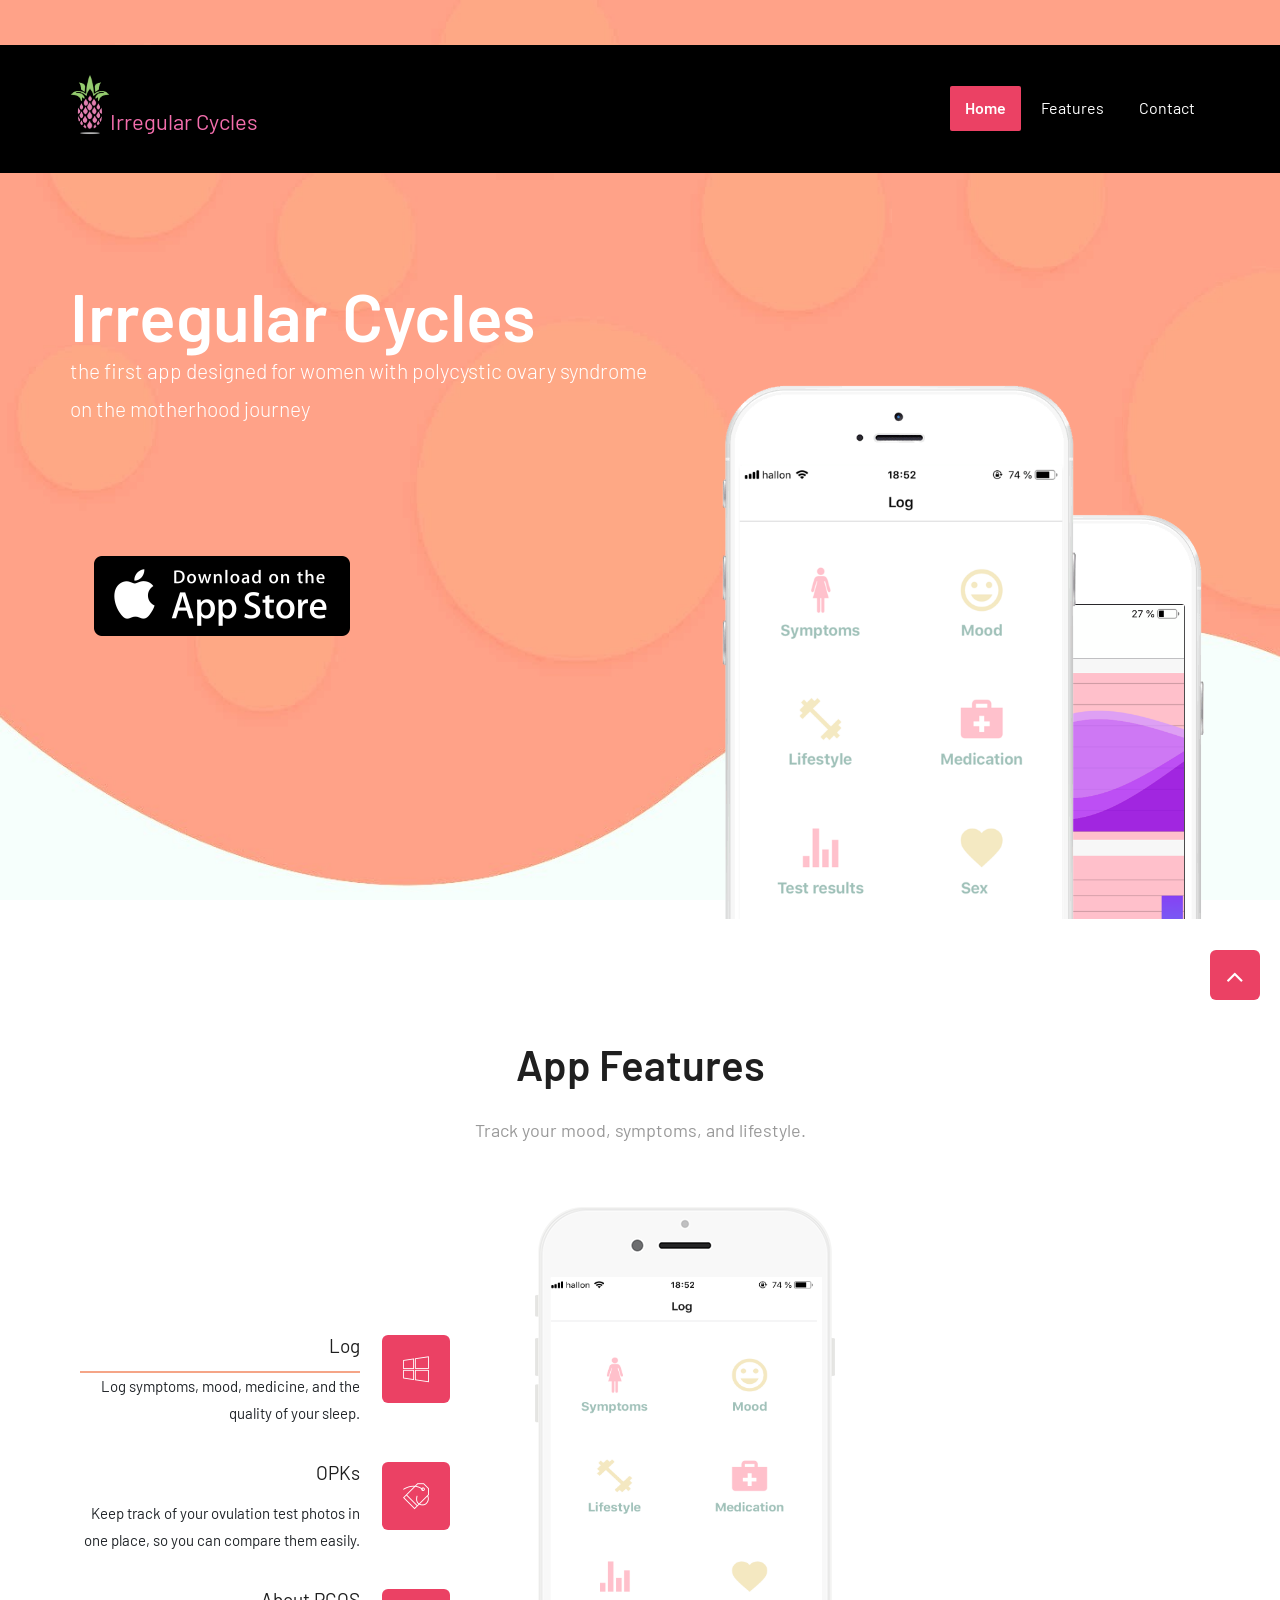
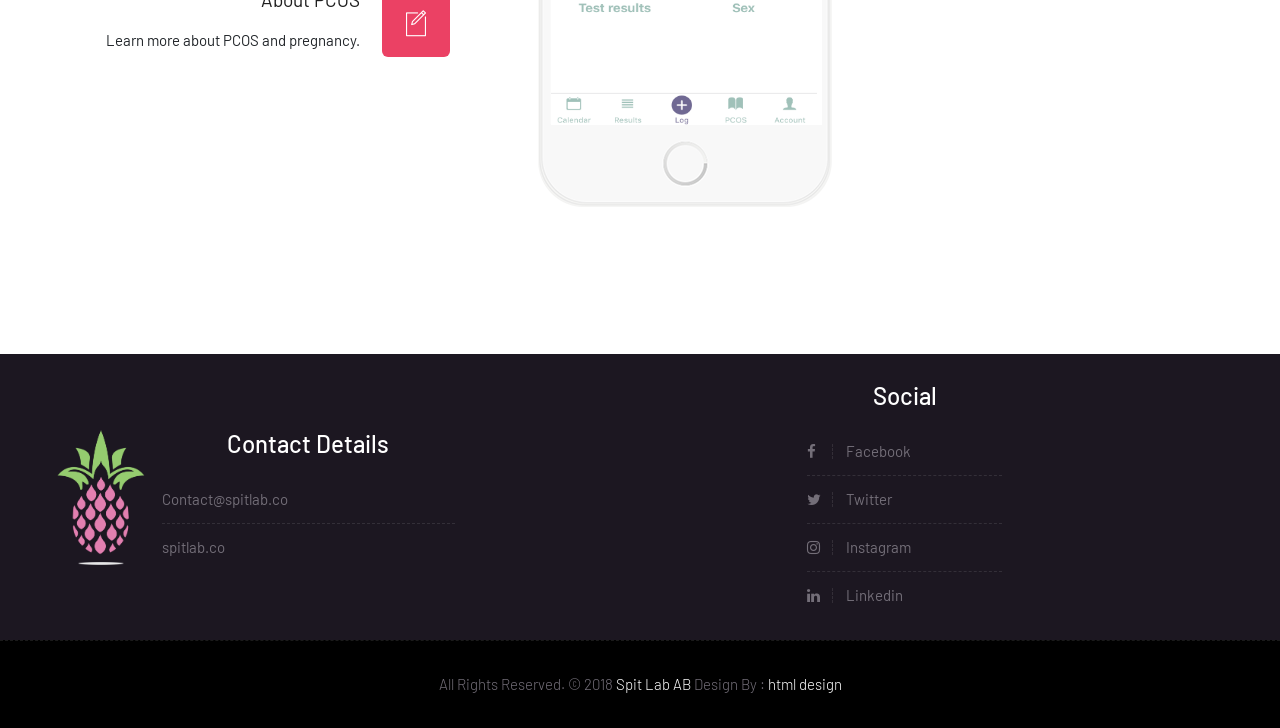
==== ic.github.com-master/index.html @ bf678963 "Add files via upload" ====
<!DOCTYPE html>
<html lang="en">

    <!-- Basic -->
    <meta charset="utf-8">
    <meta http-equiv="X-UA-Compatible" content="IE=edge">   
   
    <!-- Mobile Metas -->
    <meta name="viewport" content="width=device-width, minimum-scale=1.0, maximum-scale=1.0, user-scalable=no">
 
     <!-- Site Metas -->
    <title>Irregular Cycles</title>  
    <meta name="keywords" content="">
    <meta name="description" content="">
    <meta name="author" content="">

    <!-- Site Icons -->
    <link rel="shortcut icon" href="images/favicon.ico" type="image/x-icon" />
    <link rel="apple-touch-icon" href="images/apple-touch-icon.png">

    <!-- Bootstrap CSS -->
    <link rel="stylesheet" href="css/bootstrap.min.css">
    <!-- Site CSS -->
    <link rel="stylesheet" href="style.css">    
    <!-- ALL VERSION CSS -->
    <link rel="stylesheet" href="css/versions.css">
    <!-- Responsive CSS -->
    <link rel="stylesheet" href="css/responsive.css">
    <!-- Custom CSS -->
    <link rel="stylesheet" href="css/custom.css">

    <!--[if lt IE 9]>
      <script src="https://oss.maxcdn.com/libs/html5shiv/3.7.0/html5shiv.js"></script>
      <script src="https://oss.maxcdn.com/libs/respond.js/1.4.2/respond.min.js"></script>
    <![endif]-->
<!-- Global site tag (gtag.js) - Google Analytics -->
<script async src="https://www.googletagmanager.com/gtag/js?id=UA-129708567-2"></script>
<script>
  window.dataLayer = window.dataLayer || [];
  function gtag(){dataLayer.push(arguments);}
  gtag('js', new Date());

  gtag('config', 'UA-129708567-2');
</script>

</head>
<body class="app_version" data-spy="scroll" data-target="#navbarApp" data-offset="98">

    <!-- LOADER -->
    <!-- <div id="preloader">
        <img class="preloader" src="images/loaders/loader-app.gif" alt="">
    </div> end loader -->
    <!-- END LOADER -->
	
    <header class="header header_style_01" >
        <nav class="navbar header-nav navbar-expand-lg">
            <div class="container"> 
              <h4><a class="navbar-brand" href="index.html" ><img src="images/logos/FO311CF04B908_Hundvan_1_PNG.png" alt="image" width="40" align="left">
              <h2>Irregular Cycles</h2>
</a>
              </h4>
<button class="navbar-toggler" type="button" data-toggle="collapse" data-target="#navbarApp" aria-controls="navbarApp" aria-expanded="false" aria-label="Toggle navigation">
		  <span></span>
		  <span></span>
		  <span></span>
	  </button>
               
              <div class="collapse navbar-collapse justify-content-end" id="navbarApp">
                      
                    <ul class="navbar-nav">
                  
                        <li><a class="nav-link active" href="#home">Home</a></li>
                        <li><a class="nav-link" href="#features">Features</a></li>
                        <li><a class="nav-link" href="#contact1">Contact</a></li>
                       
                    </ul>
                </div>
            </div>
        </nav>
    </header>

<div id="home" class="parallax first-section" style="background-image:url('uploads/bg-img-newest.jpg');">
<div class="container">
      <div class="row">
                <div class="col-md-6 col-sm-12">
                  <div class="big-tagline">
                      <h2>Irregular Cycles</h2>
					  <p class="lead">the first app designed for women with polycystic ovary syndrome on the motherhood journey </p>
&nbsp;&nbsp;&nbsp;&nbsp;&nbsp;&nbsp;&nbsp;
                                     <a href="https://apps.apple.com/se/app/irregular-cycles/id1478881592" target="_blank"><img src="uploads/app-store-badge.png" width="256" height="256" alt=""/></a>
                  </div>
                </div>
          
                <div class="app_iphone_01 wow slideInUp hidden-xs hidden-sm" data-wow-duration="1s" data-wow-delay="0.2s">
                    <img src="uploads/app_iphone_02.png" alt="" class="img-fluid">
                </div>
                <div class="app_iphone_02 wow slideInUp hidden-xs hidden-sm" data-wow-duration="1s" data-wow-delay="0.5s">
                    <img src="uploads/app_iphone_01.png" alt="" class="img-fluid">
                </div>
    </div><!-- end row -->
  </div><!-- end container -->
</div>
<!-- end section -->

<div id="features" class="section wb">
        <div class="container">
            <div class="section-title text-center">
                <h3>App Features</h3>
                <p class="lead">Track your mood, symptoms, and lifestyle.</p>
            </div><!-- end title -->

            <div id="default" class="row clearfix zenith_slider">
                  
				<!--The First row-->  
				<div class="col-lg-4 col-md-4 col-sm-12 col-xs-12 left-row">
					<ul class="features-left">
						<!-- .highlight .left-row -->

						<li class="highlight lhgh" data-index="0">
							<i class="flaticon-windows effect-1" ></i>
							<div class="fl-inner">
							  <h4>Log</h4>
							  <p>Log symptoms, mood, medicine, and the quality of your sleep.</p>
							</div>
						</li><!-- .highlight .left-row -->

						<li class="highlight lhgh" data-index="1">
							<i class="flaticon-price-tag effect-1"></i>							
							<div class="fl-inner">
							  <h4>OPKs</h4>
							  <p>Keep track of your ovulation test photos in one place, so you can compare them easily.</p>
							</div>
						</li><!-- .highlight .left-row -->
						
						<li class="highlight lhgh" data-index="2">
							<i class="flaticon-new-file effect-1"></i>						
							<div class="fl-inner">
							  <h4>About PCOS</h4>
							  <p>Learn more about PCOS and pregnancy.</p>
							</div>
						</li><!-- .highlight .left-row -->
					</ul>
				</div><!-- .row .left-row -->
			  
			  
			  
			  
			  
			  
			  
			  
			  
			  
			  
				<div class="highlights-phone col-lg-4 col-md-4 col-sm-12 col-xs-12 wht">
				  
					<div class="phone-holder">
					   <div id="fon"></div>
					   <div class="hgh-linner hgi" data-index="0">
							<img width="190" height="320" src="uploads/IMG_7366.PNG" class="attachment-highlight wp-post-image" alt="screen" />    
						</div>
						<div class="hgh-linner hgi" data-index="1">
							<img width="234" height="398" src="uploads/IMG_7367.PNG" class="attachment-highlight wp-post-image" alt="screensdst" />    
						</div>
						<div class="hgh-linner hgi" data-index="2">
							<img width="234" height="398" src="uploads/IMG_3288.PNG" class="attachment-highlight wp-post-image" alt="screen_09" />    
						</div>
					</div>
				</div>			  
			</div><!--Highlights close-->
        </div><!-- end container -->
    </div><!-- end section -->
              </div>

<div class="how-its-work clearfix">
  <div align="center"><a class="twitter-timeline" data-width="500" data-height="600" href="https://twitter.com/SpitLabAB?ref_src=twsrc%5Etfw">Tweets by SpitLabAB</a>
        <script async src="https://platform.twitter.com/widgets.js" charset="utf-8"></script>
      </div>
      <span style="text-align: right"></span></div>
    <!-- end section -->
<!-- end section -->
<!-- end section -->

<!-- end section --><!-- end section -->

            </div><!-- end row -->
        </div><!-- end container -->
    </div><!-- end section -->

<section class="section nopad cac text-center">
        <a href="#"></a>
    </section>

    <footer class="footer" id="contact1">
        <div class="container">
            <div class="row">
              <div><img src="images/logos/FO311CF04B908_Hundvan_1_PNG.png" width="92"></div>
<!-- end col -->

                <div class="col-lg-3 col-md-6 col-sm-12 col-xs-12">
                    <div class="widget clearfix">
                        <div class="widget-title">
                            <h3>Contact Details</h3>
                        </div>

                        <ul class="footer-links">
                            <li><a href="mailto:#">Contact@spitlab.co</a></li>
                            <li><a href="#">spitlab.co</a></li>
                          
                        </ul><!-- end links -->
                    </div><!-- end clearfix -->
                </div><!-- end col -->

                <div class="col-lg-3 col-md-6 col-sm-12 col-xs-12">
   				<!-- end clearfix -->
                </div><!-- end col -->

                <div class="col-lg-2 col-md-6 col-sm-12 col-xs-12">
                    <div class="widget clearfix">
                        <div class="widget-title">
                            <h3>Social</h3>
                        </div>
                        <ul class="footer-links">
                            <li><a href="https://www.facebook.com/Spit-Lab-AB-2305333186362115/?ref=page_internal"><i class="fa fa-facebook"></i> Facebook</a></li>
                            <li><a href="https://twitter.com/spitlabab"><i class="fa fa-twitter"></i> Twitter</a></li>
                            <li><a href="https://www.instagram.com/from_pcos_to_pregnant/"><i class="fa fa-instagram"></i> Instagram</a></li>
                            <li><a href="https://www.linkedin.com/company/spit-lab-ab/"><i class="fa fa-linkedin"></i> Linkedin</a></li>
                        </ul><!-- end links -->
                    </div><!-- end clearfix -->
                </div><!-- end col -->
            </div><!-- end row -->
        </div><!-- end container -->
    </footer><!-- end footer -->

    <div class="copyrights">
        <div class="container">
            <div class="footer-distributed">
                <div class="footer-left">                    
                    <p class="footer-company-name">All Rights Reserved. &copy; 2018 <a href="#">Spit Lab AB</a> Design By : 
					<a href="https://html.design/">html design</a></p>
                </div>
            </div>
        </div><!-- end container -->
    </div><!-- end copyrights -->

    <a href="#home" data-scroll class="dmtop global-radius"><i class="fa fa-angle-up"></i></a>

    <!-- ALL JS FILES -->
<script src="js/all.js"></script>
    <!-- ALL PLUGINS -->
<script src="js/custom.js"></script>
<script src="js/zenith.js"></script>
<script>
		$('#default').zenith({
			layout: 'default' , 
			slideSpeed: 450, 
			autoplaySpeed: 2000
		});
	</script>

</body>
</html>
---- ic.github.com-master/style.css ----
/*------------------------------------------------------------------
    Version: 1.0
-------------------------------------------------------------------*/


/*------------------------------------------------------------------
    [Table of contents]

    1. IMPORT FONTS
    2. IMPORT FILES
    3. SKELETON
    4. WP CORE
    5. HEADER
    6. SECTIONS
    7. SECTIONS
    8. PORTFOLIO
    9. TESTIMONIALS
    10. PRICING TABLES
    11. ICON BOXES
    12. MESSAGE BOXES
    13. FEATURES
    14. CONTACT
    15. FOOTER
    16. MISC
    17. BUTTONS
-------------------------------------------------------------------*/


/*------------------------------------------------------------------
    IMPORT FONTS
-------------------------------------------------------------------*/

@import url('https://fonts.googleapis.com/css?family=Barlow:100,200,300,400,500,600,700');

/*------------------------------------------------------------------
    IMPORT FILES
-------------------------------------------------------------------*/

@import url(css/animate.css);
@import url(css/flaticon.css);
@import url(css/bootstrap-select.min.css);
@import url(css/prettyPhoto.css);
@import url(css/owl.carousel.css);
@import url(css/font-awesome.min.css);

/*------------------------------------------------------------------
    SKELETON
-------------------------------------------------------------------*/

body {
    color: RGB: (243, 111, 174);
    font-size: 15px;
    font-family: 'Barlow', sans-serif;
    line-height: 1.80857;
}

body.demos .section {
    background: url(images/bg.png) repeat top center #f2f3f5;
}

body.demos .section-title img {
    max-width: 280px;
    display: block;
    margin: 10px auto;
}

body.demos .service-widget h3 {
    border-bottom: 1px solid #ededed;
    font-size: 18px;
    padding: 20px 0;
    background-color: #ffffff;
}

body.demos .service-widget {
    margin: 0 0 30px;
    padding: 30px;
    background-color: #fff
}

body.demos .container-fluid {
    max-width: 1080px
}

a {
    color: #1f1f1f;
    text-decoration: none !important;
    outline: none !important;
    -webkit-transition: all .3s ease-in-out;
    -moz-transition: all .3s ease-in-out;
    -ms-transition: all .3s ease-in-out;
    -o-transition: all .3s ease-in-out;
    transition: all .3s ease-in-out;
}

h1,
h2,
h3,
h4,
h5,
h6 {
	letter-spacing: 0;
	font-weight: normal;
	position: relative;
	padding: 0 0 10px 0;
	font-weight: normal;
	line-height: 120% !important;
	color: #1f1f1f;
	margin: 0;
	background-color: ;
}

h1 {
	font-size: 25px;
	color: #000000;
	background-color: style="background-color: RGB(244, 110, 173);";
}

h2 {
	font-size: 22px;
	align-content: right;
	bottom: -35px;
	color: RGB(244, 110, 173);
}

h3 {
	font-size: 42px;
	font-style: 600;
	text-align: center;
}

h4 {
    font-size: 16px
}

h5 {
	font-size: 14px;
	color: #ffffff;
}

h6 {
    font-size: 13px
}

h1 a,
h2 a,
h3 a,
h4 a,
h5 a,
h6 a {
    color: #212121;
    text-decoration: none!important;
    opacity: 1
}

h1 a:hover,
h2 a:hover,
h3 a:hover,
h4 a:hover,
h5 a:hover,
h6 a:hover {
    opacity: .8
}

a {
    color: #ffffff;
    text-decoration: none;
    outline: none;
}

a,
.btn {
    text-decoration: none !important;
    outline: none !important;
    -webkit-transition: all .3s ease-in-out;
    -moz-transition: all .3s ease-in-out;
    -ms-transition: all .3s ease-in-out;
    -o-transition: all .3s ease-in-out;
    transition: all .3s ease-in-out;
}

.btn-custom {
    margin-top: 20px;
    background-color: transparent !important;
    border: 2px solid #ddd;
    padding: 12px 40px;
    font-size: 16px;
}

.lead {
    font-size: 18px;
    line-height: 30px;
    color: #767676;
    margin: 0;
    padding: 0;
}

blockquote {
    margin: 20px 0 20px;
    padding: 30px;
}

ul, li, ol{
	list-style: none;
	margin: 0px;
	padding: 0px;
	text-align: left;
}


.form-control::-moz-placeholder {
    color: #fff;
    opacity: 1;
}

/*------------------------------------------------------------------
    WP CORE
-------------------------------------------------------------------*/

.first {
    clear: both
}

.last {
    margin-right: 0
}

.alignnone {
    margin: 5px 20px 20px 0;
}

.aligncenter,
div.aligncenter {
    display: block;
    margin: 5px auto 5px auto;
}

.alignright {
    float: right;
    margin: 10px 0 20px 20px;
}

.alignleft {
    float: left;
    margin: 10px 20px 20px 0;
}

a img.alignright {
    float: right;
    margin: 10px 0 20px 20px;
}

a img.alignnone {
    margin: 10px 20px 20px 0;
}

a img.alignleft {
    float: left;
    margin: 10px 20px 20px 0;
}

a img.aligncenter {
    display: block;
    margin-left: auto;
    margin-right: auto
}

.wp-caption {
    background: #fff;
    border: 1px solid #f0f0f0;
    max-width: 96%;
    /* Image does not overflow the content area */
    padding: 5px 3px 10px;
    text-align: center;
}

.wp-caption.alignnone {
    margin: 5px 20px 20px 0;
}

.wp-caption.alignleft {
    margin: 5px 20px 20px 0;
}

.wp-caption.alignright {
    margin: 5px 0 20px 20px;
}

.wp-caption img {
    border: 0 none;
    height: auto;
    margin: 0;
    max-width: 98.5%;
    padding: 0;
    width: auto;
}

.wp-caption p.wp-caption-text {
    font-size: 11px;
    line-height: 17px;
    margin: 0;
    padding: 0 4px 5px;
}


/* Text meant only for screen readers. */

.screen-reader-text {
    clip: rect(1px, 1px, 1px, 1px);
    position: absolute !important;
    height: 1px;
    width: 1px;
    overflow: hidden;
}

.screen-reader-text:focus {
    background-color: #f1f1f1;
    border-radius: 3px;
    box-shadow: 0 0 2px 2px rgba(0, 0, 0, 0.6);
    clip: auto !important;
    color: #21759b;
    display: block;
    font-size: 14px;
    font-size: 0.875rem;
    font-weight: bold;
    height: auto;
    left: 5px;
    line-height: normal;
    padding: 15px 23px 14px;
    text-decoration: none;
    top: 5px;
    width: auto;
    z-index: 100000;
    /* Above WP toolbar. */
}


/*------------------------------------------------------------------
    HEADER
-------------------------------------------------------------------*/

.top-bar{
	background: #121212;	
	padding: 4px 0px;
}

.header-nav .navbar-toggler span {
  background: #ffffff;
}

.header-nav .navbar-brand {
	color: #111111;
	font-weight: 800;
	position: relative;
	font-size: 23px;
}
.header-nav .navbar-brand span {
	 width: 6px;
    height: 6px;
    border-radius: 50%;
    position: absolute;
    bottom: 12px;
    right: -9px;
    float: left;
}

.right-btn a{
	display: inline-block;
	padding: 5px 20px;
	font-size: 18px;
	border: 1px solid #ffffff;
	color: #ffffff;
	background-color: #AD1457;
	line-height: 25px;
	float: right;
	font-weight: 500;
}

.right-btn a:hover{
	background-color: #C62828;
	color: #ffffff;
	border: 1px solid #C62828;
}

/*Navbar Toogle*/
.navbar-toggler {
	background: #eb4164;
	border: none;
	padding: 10px 6px;
	outline: none !important;
}
.navbar-toggler span {
	display: block;
	width: 22px;
	height: 2px;
	border-radius: 1px;
	background: #fff;
}
.navbar-toggler span + span {
	margin-top: 4px;
	width: 18px;
	margin-left: 4px;
}
.navbar-toggler span + span + span {
	width: 10px;
	margin-left: 11px;
}
/**/

.loggo{
    height: 15%;
    width: 15%;
    margin-bottom: 200px;
}
.navbar-expand-lg .navbar-nav .nav-link{
	padding: 8px 15px;
    font-size: 16px;
    margin-left: 5px;
    color: white;
}

.navbar-expand-lg .navbar-nav .nav-link:hover{
	background-color: #eb4164;
	color: white;
	border-radius: 2px;
	font-size: 16px;
}

.navbar-expand-lg .navbar-nav .nav-link.active{
	background-color: #eb4164;
	color: white;
	font-weight: 600;
	border-radius: 2px;
}



.megamenu .nav,
.megamenu .collapse,
.megamenu .dropup,
.megamenu .dropdown {
    position: static;
}

.megamenu .container-fluid {
    position: relative;
}

.megamenu .dropdown-menu {
    left: auto;
}

.megamenu .megamenu-content {
    padding: 20px 30px;
}

.megamenu .dropdown.megamenu-fw .dropdown-menu {
    left: 0;
    right: 0;
}

.megamenu .list-unstyled {
    min-width: 200px;
}

.header_style_01 {
    background-color: black;
    display: block;
    left: 0;
    padding: 20px 0px !important;
    position: absolute;
    right: 0;
    top: 0;
    width: 100%;
    z-index: 111;
}

.header_style_01 .navbar-default {
    background-color: #ffffff;
    border: 0;
}

.header_style_01 .navbar,
.header_style_01 .navbar-nav,
.header_style_01 .navbar-default,
.header_style_01 .nav {
    margin-bottom: 0 !important;
}

.header_style_01 .navbar-brand {
    /* padding: 2px 15px 0 15px; */
	height: auto;
}

.header_style_01 .navbar-default .navbar-nav > li > a {
    border-radius: 0;
    color: #222222;
    font-size: 18px;
    font-style: normal;
    font-weight: 500;
    text-transform: capitalize;
    background-color: transparent;
}

.header_style_01 .navbar-default .navbar-nav > li a {
    background-color: transparent !important;
}

.header_style_01 .navbar-default .navbar-nav > li:hover a,
.header_style_01 .navbar-default .navbar-nav > li:focus a {
    color: #C62828;
}

.header_style_01 .navbar-right > li {
    margin-top: 2px;
    -webkit-transition: all .3s ease-in-out;
    -moz-transition: all .3s ease-in-out;
    -ms-transition: all .3s ease-in-out;
    -o-transition: all .3s ease-in-out;
    transition: all .3s ease-in-out;
}

.header_style_01 .navbar-right > li > a {
    padding-bottom: 10px;
    padding-top: 10px;
}

li.social-links {
    margin: 0 8px;
	display: inline-block;
	font-size: 20px;
}

li.social-links a {
    padding: 0px 0 !important;
	color: #ffffff;
	display: inline-block;
}

li.social-links a:hover {
	color: #C62828;
}

.header_style_01.fixed-menu{
	position: fixed;
	visibility: hidden;
	left: 0px;
	top: 0px;
	width: 100%;
	padding: 0px 0px;
	background: #ffffff;
	z-index: 0;
	transition: all 500ms ease;
	-moz-transition: all 500ms ease;
	-webkit-transition: all 500ms ease;
	-ms-transition: all 500ms ease;
	-o-transition: all 500ms ease;
	z-index: 999;
	opacity: 1;
	visibility: visible;
	-ms-animation-name: fadeInDown;
	-moz-animation-name: fadeInDown;
	-op-animation-name: fadeInDown;
	-webkit-animation-name: fadeInDown;
	animation-name: fadeInDown;
	-ms-animation-duration: 500ms;
	-moz-animation-duration: 500ms;
	-op-animation-duration: 500ms;
	-webkit-animation-duration: 500ms;
	animation-duration: 500ms;
	-ms-animation-timing-function: linear;
	-moz-animation-timing-function: linear;
	-op-animation-timing-function: linear;
	-webkit-animation-timing-function: linear;
	animation-timing-function: linear;
	-ms-animation-iteration-count: 1;
	-moz-animation-iteration-count: 1;
	-op-animation-iteration-count: 1;
	-webkit-animation-iteration-count: 1;
	animation-iteration-count: 1;
}

.header_style_01.fixed-menu{
	padding: 15px 0px;
	box-shadow: 0 0 8px 0 rgba(0,0,0,.12);
}

.navbar-nav li {
    position: relative;
}

.navbar-nav span {
    font-size: 24px;
    position: absolute;
    right: 2px;
    top: 13px;
}

body.app_version .header_style_01.fixed-menu{
	top: 0px;
}


/*------------------------------------------------------------------
    SECTIONS
-------------------------------------------------------------------*/

.parallax {
    background-attachment: fixed;
    background-size: cover;
    height: 100%;
    padding: 120px 0;
    position: relative;
    width: 100%;
}

.parallax.parallax-off {
    background-attachment: scroll !important;
    display: block;
    height: 100%;
    min-height: 100%;
    overflow: hidden;
    position: relative;
    background-position: center center;
    vertical-align: sub;
    width: 100%;
    z-index: 2;
}

.no-scroll-xy {
    overflow: hidden !important;
    -webkit-transition: all .4s ease-in-out;
    -moz-transition: all .4s ease-in-out;
    -ms-transition: all .4s ease-in-out;
    -o-transition: all .4s ease-in-out;
    transition: all .4s ease-in-out;
}

.section {
	display: block;
	position: relative;
	overflow: hidden;
	padding: 120px 0;
}

.noover {
    overflow: visible;
}

.noover .btn-dark {
    border: 0 !important;
}

.nopad {
    padding: 0;
}

.nopadtop {
    padding-top: 0;
}

.section.wb {
    background-color: #ffffff;
}

.section.lb {
    background-color: #f2f3f5;
}

.section.db {
	background-color: #FFFFFF;
}

.section.color1 {
    background-color: #448AFF;
}

.first-section {
    display: block;
    position: relative;
    overflow: hidden;
    padding: 16em 0 13em;
}

.first-section h2 {
    color: #ffffff;
    font-size: 68px;
    font-weight: 600;
    text-transform: capitalize;
    display: block;
    margin: 0;
    padding: 0 0 30px;
    position: relative;
}

.first-section .lead {
    font-size: 21px;
    font-weight: 300;
    padding: 0 0 40px;
    margin: 0;
    line-height: inherit;
    color: #ffffff;
}

.macbookright {
    width: 980px;
    position: absolute;
    right: -15%;
    bottom: -6%;
}

.section-title {
    display: block;
    position: relative;
    margin-bottom: 60px;
}

.section-title p {
    color: #999;
    font-weight: 400;
    font-size: 18px;
    line-height: 33px;
    margin: 0;
}

.section-title h3 {
    font-size: 42px;
    font-weight: 600;
    line-height: 62px;
    margin: 0 0 25px;
    padding: 0;
    text-transform: none;
}

.section.colorsection p,
.section.colorsection h3,
.section.db h3 {
	color: #000000;
}


/*------------------------------------------------------------------
    PORTFOLIO
-------------------------------------------------------------------*/

.item-h2,
.item-h1 {
    height: 100% !important;
    height: auto !important;
}

.isotope-item {
    z-index: 2;
    padding: 0;
}

.isotope-hidden.isotope-item {
    pointer-events: none;
    z-index: 1;
}

.isotope,
.isotope .isotope-item {
    /* change duration value to whatever you like */
    -webkit-transition-duration: 0.8s;
    -moz-transition-duration: 0.8s;
    transition-duration: 0.8s;
}

.isotope {
    -webkit-transition-property: height, width;
    -moz-transition-property: height, width;
    transition-property: height, width;
}

.isotope .isotope-item {
    -webkit-transition-property: -webkit-transform, opacity;
    -moz-transition-property: -moz-transform, opacity;
    transition-property: transform, opacity;
}

.portfolio-filter ul {
    padding: 0;
    z-index: 2;
    display: block;
    position: relative;
    margin: 0;
}

.portfolio-filter ul li {
    border-radius: 0;
    display: inline-block;
    margin: 0 5px 0 0;
    text-decoration: none;
    text-transform: uppercase;
    vertical-align: middle;
}

.portfolio-filter ul li:last-child:after {
    content: "";
}

.portfolio-filter ul li .btn-dark {
    box-shadow: none;
    background-color: transparent;
    border: 1px solid #e6e7e6 !important;
    color: #1f1f1f;
    font-weight: 400;
    font-size: 13px;
    padding: 10px 30px;
}

.da-thumbs {
    list-style: none;
    position: relative;
    padding: 0;
}

.da-thumbs .pitem {
    margin: 0;
    padding: 15px;
    position: relative;
}

.da-thumbs .pitem a,
.da-thumbs .pitem a img {
    display: block;
    position: relative;
}

.da-thumbs .pitem a {
    overflow: hidden;
}

.da-thumbs .pitem a div {
    position: absolute;
    background-color: rgba(0, 0, 0, 0.8);
    width: 100%;
    height: 100%;
}

.da-thumbs .pitem a div h3 {
    display: block;
    color: #ffffff;
    font-size: 20px;
    padding: 30px 15px;
    text-transform: capitalize;
    font-weight: normal;
}

.da-thumbs .pitem a div h3 small {
    display: block;
    color: #ffffff;
    margin-top: 5px;
    font-size: 13px;
    font-weight: 300;
}

.da-thumbs .pitem a div i {
    background-color: #1f1f1f;
    position: absolute;
    color: #ffffff !important;
    bottom: 0;
    font-size: 15px;
    z-index: 12;
    right: 0;
    width: 40px;
    height: 40px;
    line-height: 40px;
    text-align: center;
}


/*------------------------------------------------------------------
    TESTIMONIALS
-------------------------------------------------------------------*/

.logos img {
    margin: auto;
    display: block;
    text-align: center;
    width: 100%;
    opacity: 0.3;
}

.logos img:hover {
    opacity: 0.5;
}

.desc h3 i {
    color: #2f2f2f;
    font-size: 37px;
    vertical-align: middle;
    margin-right: 12px;
}

.desc {
    padding: 30px;
    position: relative;
    background: #000;
    border: 1px solid #111111;
}

.testi-meta {
    display: block;
    padding: 12px 20px 20px 20px;
}

.testimonial h4 {
    font-size: 18px;
    color: #121212;
    padding: 13px 0 0;
}

.testimonial img {
    max-width: 55px;
}

.testimonial small {
    margin-top: 7px;
    font-size: 16px;
    display: block;
}

.testimonial {
    background-color: transparent;
}

.testimonial h3 {
    padding: 0 0 10px;
    font-size: 22px;
    font-weight: 500;
}

.testimonial small,
.testimonial .lead {
    background-color: transparent;
    color: #aaa;
    display: block;
    font-size: 16px;
    font-style: italic;
    line-height: 30px;
    margin: 0;
    padding: 0;
    position: relative;
}

.testimonial p:after {
    display: none;
}


.testimonial:hover .testi-meta{
	background: #C62828;
}

.testimonial:hover h4{
	color: #ffffff;
}
.testimonial:hover small{
	color: #ffffff;
}


/*------------------------------------------------------------------
    PRICING TABLES
-------------------------------------------------------------------*/

.pricing-table {
    margin: 50px 0 0 0;
    background: #fff;
    box-shadow: 0 5px 14px rgba(0, 0, 0, 0.1);
}

.pricing-table i {
    width: 30px;
    color: #c2c2c2;
    display: inline-block;
    margin-right: 10px;
    padding-right: 5px;
    border-right: 1px solid #ececec;
}

.pricing-table .btn-dark {
    padding: 10px 24px;
    font-size: 15px;
}

.pricing-table strong {
    font-weight: 600;
    margin-right: 6px;
    color: #1f1f1f;
}

.pricing-table-header {
    padding: 30px 0 25px 0;
    background: #ffffff;
}

.pricing-table-header h2 {
    font-size: 31px;
    margin: 0;
    padding: 0;
    font-weight: 300;
}

.pricing-table-header h3 {
    font-size: 15px;
    font-weight: 600;
    color: #aaaaaa;
    margin-top: 10px;
    text-transform: uppercase;
}

.pricing-table-space {
    height: 10px;
}

.pricing-table-text {
    margin: 15px 30px 0 30px;
    padding: 0 10px 15px 10px;
    border-bottom: 1px solid #ececec;
    font-weight: 300;
    line-height: 30px;
    color: #c2c2c2;
    font-size: 16px;
}

.pricing-table-text p {
    font-weight: 400;
}

.pricing-table-features {
    margin: 15px 30px 0 30px;
    padding: 0 10px 15px 30px;
    border-bottom: 1px solid #ececec;
    text-align: left;
    line-height: 30px;
    font-size: 16px;
    color: #c2c2c2;
}

.pricing-table-highlighted h3,
.pricing-table-highlighted h2 {
    color: #ffffff !important;
}

.pricing-table-sign-up {
    margin-top: 25px;
    padding-bottom: 30px;
}


/* Highlighted table */

.pricing-table-highlighted {
    margin-top: 0;
}

.m130 {
    margin-top: 130px;
}

.nav-pills {
    border: 1px solid #e1e1e1;
}

.nav-pills > li {
    width: 50%;
    padding: 10px;
    float: left;
    margin: 0 !important;
}

.nav-pills > li > a {
    margin: 0!important;
    text-align: center;
    background-color: #f4f4f4;
}


/*------------------------------------------------------------------
    ICON BOXES
-------------------------------------------------------------------*/

.icon-wrapper {
    position: relative;
    cursor: pointer;
    display: block;
    z-index: 1;
}

.icon-wrapper i {
    width: 75px;
    height: 75px;
    text-align: center;
    line-height: 75px;
    font-size: 28px;
    background-color: #f2f3f5;
    color: #1f1f1f;
    margin-top: 0;
}

.small-icons.icon-wrapper:hover i,
.small-icons.icon-wrapper:hover i:hover,
.small-icons.icon-wrapper i {
    width: auto !important;
    height: auto !important;
    line-height: 1 !important;
    padding: 0 !important;
    color: #e3e3e3 !important;
    background-color: transparent !important;
    background: none !important;
    margin-right: 10px !important;
    vertical-align: middle;
    font-size: 24px !important;
}

.small-icons.icon-wrapper h3 {
    font-size: 18px;
    padding-bottom: 5px;
}

.small-icons.icon-wrapper p {
    padding: 0;
    margin: 0;
}

.icon-wrapper h3 {
    font-size: 21px;
    padding: 0 0 15px;
    margin: 0;
}

.icon-wrapper p {
    margin-bottom: 0;
    padding-left: 95px;
}

.icon-wrapper p small {
    display: block;
    color: #999;
    margin-top: 10px;
    text-transform: none;
    font-weight: 600;
    font-size: 16px;
}

.icon-wrapper p small:after {
    content: "\f105";
    font-family: FontAwesome;
    margin-left: 5px;
    font-size: 11px;
}

.effect-1 {
    display: inline-block;
    cursor: pointer;
    text-align: center;
    position: relative;
    text-decoration: none;
    z-index: 1;
}

.effect-1:after {
    pointer-events: none;
    position: absolute;
    width: 100%;
    height: 100%;
    border-radius: 50%;
    content: '';
    -webkit-box-sizing: content-box;
    -moz-box-sizing: content-box;
    box-sizing: content-box;
}

.effect-1 {
    -webkit-transition: background 0.2s, color 0.2s;
    -moz-transition: background 0.2s, color 0.2s;
    transition: background 0.2s, color 0.2s;
}

.effect-1:after {
    top: -7px;
    left: -7px;
    padding: 7px;
    box-shadow: 0 0 0 2px #2750ff;
    -webkit-transition: -webkit-transform 0.2s, opacity 0.2s;
    -webkit-transform: scale(.8);
    -moz-transition: -moz-transform 0.2s, opacity 0.2s;
    -moz-transform: scale(.8);
    -ms-transform: scale(.8);
    transition: transform 0.2s, opacity 0.2s;
    transform: scale(.8);
    opacity: 0;
}

.effect-1:hover:after {
    -webkit-transform: scale(1);
    -moz-transform: scale(1);
    -ms-transform: scale(1);
    transform: scale(1);
    opacity: 1;
}

.effect-1:after {
    -webkit-transform: scale(1.2);
    -moz-transform: scale(1.2);
    -ms-transform: scale(1.2);
    transform: scale(1.2);
}

.effect-1:hover:after {
    -webkit-transform: scale(1);
    -moz-transform: scale(1);
    -ms-transform: scale(1);
    transform: scale(1);
    opacity: 1;
}


/*------------------------------------------------------------------
    MESSAGE BOXES
-------------------------------------------------------------------*/

.service-widget h3 {
    font-size: 21px;
    color: #ffffff;
    padding: 20px 0 12px;
    margin: 0;
}

.service-widget h3 a,
.section.wb .service-widget h3,
.section.lb .service-widget h3 {
    color: #1f1f1f;
}

.service-widget p {
    margin-bottom: 0;
    padding-bottom: 0;
}

.message-box h4 {
    text-transform: uppercase;
    padding: 0;
    margin: 0 0 5px;
    font-weight: 600;
    letter-spacing: 0.5px;
    font-size: 15px;
    color: #999;
}

.message-box h2 {
    font-size: 38px;
    font-weight: 300;
    padding: 0 0 10px;
    margin: 0;
    line-height: 62px;
    margin-top: 0;
    text-transform: none;
}

.message-box p {
    margin-bottom: 20px;
}

.message-box .lead {
    padding-top: 10px;
    font-size: 19px;
    font-style: italic;
    color: #999;
    padding-bottom: 0;
}

.post-media {
    position: relative;
}

.post-media img {
    width: 100%;
}

.playbutton {
    position: absolute;
    color: #ffffff !important;
    top: 40%;
    font-size: 60px;
    z-index: 12;
    left: 0;
    right: 0;
    text-align: center;
    margin: -20px auto;
}

.hoverbutton {
    background-color: #AD1457;
    position: absolute;
    color: #ffffff !important;
    top: 48%;
    font-size: 21px;
    z-index: 12;
    left: 0;
    opacity: 0;
    right: 0;
    width: 50px;
    height: 50px;
    line-height: 50px;
    text-align: center;
    margin: -20px auto;
}

.service-widget:hover .hoverbutton {
    opacity: 1;
}

hr.hr1 {
    position: relative;
    margin: 60px 0;
    border: 1px dashed #f2f3f5;
}

hr.hr2 {
    position: relative;
    margin: 17px 0;
    border: 1px dashed #f2f3f5;
}

hr.hr3 {
    position: relative;
    margin: 25px 0 30px 0;
    border: 1px dashed #f2f3f5;
}

hr.invis {
    border-color: transparent;
}

hr.invis1 {
    margin: 10px 0;
    border-color: transparent;
}

.section.parallax hr.hr1 {
    border-color: rgba(255, 255, 255, 0.1);
}

.sep1 {
    display: block;
    position: absolute;
    content: '';
    width: 40px;
    height: 40px;
    bottom: -20px;
    left: 50%;
    margin-left: -14px;
    background-color: #1f1f1f;
    -ms-transform: rotate(45deg);
    -webkit-transform: rotate(45deg);
    transform: rotate(45deg);
    z-index: 1;
}

.sep2 {
    display: block;
    position: absolute;
    content: '';
    width: 40px;
    height: 40px;
    top: -20px;
    left: 50%;
    margin-left: -14px;
    background-color: #1f1f1f;
    -ms-transform: rotate(45deg);
    -webkit-transform: rotate(45deg);
    transform: rotate(45deg);
    z-index: 1;
}


/* Divider Styles */

.divider-wrapper {
    width: 100%;
    box-shadow: 0 5px 14px rgba(0, 0, 0, 0.1);
    height: 540px;
    margin: 0 auto;
    position: relative;
}

.divider-wrapper:hover {
    cursor: none;
}

.divider-bar {
    position: absolute;
    width: 10px;
    left: 50%;
    top: -10px;
    bottom: -15px;
}

.code-wrapper {
    border: 1px solid #ffffff;
    display: block;
    overflow: hidden;
    width: 100%;
    height: 100%;
    position: relative;
    background: url("uploads/code.jpg") no-repeat;
}

.design-wrapper {
    overflow: hidden;
    position: absolute;
    top: 0;
    left: 0;
    right: 0;
    bottom: 0;
    -webkit-transform: translateX(50%);
    transform: translateX(50%);
}

.design-image {
    display: block;
    width: 100%;
    height: 100%;
    position: relative;
    -webkit-transform: translateX(-50%);
    transform: translateX(-50%);
    background: url("uploads/design.jpg") no-repeat;
}


/*------------------------------------------------------------------
    FEATURES
-------------------------------------------------------------------*/

.customwidget h1 {
    font-size: 44px;
    color: #ffffff;
    padding: 15px 0 25px;
    margin: 0;
    line-height: 1 !important;
    font-weight: 500;
}

.customwidget ul {
	padding: 0;
	display: block;
	margin-bottom: 30px;
	width: 360px;
	background: white;
}

.customwidget li i {
    margin-right: 5px;
}

body.app_version .customwidget li i{
	color: #ffffff;
}

.customwidget li {
    color: #ffffff;
    margin-right: 10px;
}

.image-center img {
    position: relative;
    margin: 0 0 80px;
    z-index: 10;
    padding-right: 30px;
    text-align: center;
}

.customwidget p {
    font-style: normal;
    font-size: 18px;
    padding: 0 0 10px;
}

.img-center img {
    width: 100%;
    box-shadow: 0 5px 14px rgba(0, 0, 0, 0.1);
}

.img-center {
    margin: auto;
}

#features li p {
    margin-bottom: 0;
    padding-bottom: 0;
}

#features li {
    display: table;
    width: 100%;
    margin: 35px 0;
    cursor: pointer;
}

.features-left,
.features-right {
    padding: 0 10px;
}

.features-right li:last-child,
.features-left li:last-child {
    margin-bottom: 0px;
    padding-bottom: 0 !important;
}

.features-right li i,
.features-left li i {
    width: 68px;
    height: 68px;
    line-height: 68px;
    display: table;
    border-radius: 6px;
    font-size: 26px;
	color: #ffffff;
    background-color: #eb4164;
    margin: 0 auto 22px;
    position: relative;
    text-align: center;
    z-index: 55;
    transition: .4s;
    padding: 0;
}

#features i img {
    display: table;
    margin: 0 auto;
}

.features-left li i:before,
.features-right li i:before {
    text-align: center;
}

.features-right li i .ico-current,
.features-left li i .ico-current {
    opacity: 1;
    transition: .4s;
    visibility: visible;
}

.features-right li i .ico-hover,
.features-left li i .ico-hover {
    opacity: 0;
    transition: .4s;
    visibility: hidden;
    top: 19px;
}

.features-right li:hover .ico-current,
.features-left li:hover .ico-current {
    opacity: 0;
    transition: .4s;
    visibility: hidden;
}

.features-right li:hover .ico-hover,
.features-left li:hover .ico-hover {
    opacity: 1;
    transition: .4s;
    visibility: visible;
}

.features-right i {
    float: left;
}

.fr-inner {
    margin-left: 90px;
}

.features-left i {
    float: right;
}

.fl-inner {
	text-align: right;
	margin-right: 90px;
}

#features h4 {
    text-transform: capitalize;
    margin: 0;
    font-size: 19px;
	padding-bottom: 15px;
}


/*------------------------------------------------------------------
    CONTACT
-------------------------------------------------------------------*/


 .show > .btn-light.dropdown-toggle{
	 background-color: transparent;
 }
 .bootstrap-select .dropdown-toggle .filter-option{
	 line-height: 30px;
 }

.bs-searchbox,
.bs-actionsbox,
.bs-donebutton {
    padding: 4px 8px;
}

.bs-actionsbox {
    float: left;
    width: 100%;
    -webkit-box-sizing: border-box;
    -moz-box-sizing: border-box;
    box-sizing: border-box;
}

.bs-actionsbox .btn-group button {
    width: 50%;
}

.bs-donebutton {
    float: left;
    width: 100%;
    -webkit-box-sizing: border-box;
    -moz-box-sizing: border-box;
    box-sizing: border-box;
}

.bs-donebutton .btn-group button {
    width: 100%;
}

.bs-searchbox + .bs-actionsbox {
    padding: 0 8px 4px;
}

.bs-searchbox .form-control {
    margin-bottom: 0;
    width: 100%;
}

select.bs-select-hidden,
select.selectpicker {
    display: none !important;
}

select.mobile-device {
    position: absolute !important;
    top: 0;
    left: 0;
    display: block !important;
    width: 100%;
    height: 100% !important;
    opacity: 0;
}


/*# sourceMappingURL=bootstrap-select.css.map */

.bootstrap-select > .btn {
    background: rgba(0, 0, 0, 0) none repeat scroll 0 0;
    font-size: 15px;
    height: 33px;
    box-shadow: none !important;
    border: 0 !important;
    padding: 0;
    width: 100%;
    color: #bcbcbc !important;
}

.contact_form {    
    padding: 40px 15px;
}

.contact_form .form-control {
	background-color: transparent;
	margin-bottom: 30px;
	box-sizing: border-box;
	color: #ffffff;
	font-size: 16px;
	outline: 0 none;
	padding-top: 5px;
	padding-right: 0px;
	padding-left: 0px;
	padding-bottom: 20px;
	height: 55px;
	resize: none;
	box-shadow: none !important;
	border: none;
	border-radius: 0px;
	border-bottom: 1px solid #ffffff;
	width: auto;
}

.contact_form textarea {
    color: #ffffff;
    height: 160px !important;
}

.contact_form .form-control::-webkit-input-placeholder {
    color: #ffffff;
}

.contact_form .form-control::-moz-placeholder {
    opacity: 1;
    color: #ffffff;
}

.contact_form .form-control::-ms-input-placeholder {
    color: #ffffff;
}

#contact {
    background: url(images/bg.png) no-repeat center center #fff;
}

body.app_version .bootstrap-select .btn-light:hover{
	background: none;
}

.dropdown-toggle::after{
	display: none;
}

#support .section-title h3{
	color: #ffffff;
}

.info-box{
	display: inline-block;
}

.info-box i{
	font-size: 30px;
	color: #ffffff;
}

.tooltip-inner {
    background: #C62828; 
    color: #fff;
}
.tooltip.bs-tooltip-auto[x-placement^=right] .arrow::before, .tooltip.bs-tooltip-right .arrow::before {
    margin-top: -3px;
    content: "";
    border-width: 5px 5px 5px 0;
    border-right-color: #C62828;
}


/*------------------------------------------------------------------
    FOOTER
-------------------------------------------------------------------*/

.cac {
    background-color: #232323;
    -webkit-transition: all .3s ease-in-out;
    -moz-transition: all .3s ease-in-out;
    -ms-transition: all .3s ease-in-out;
    -o-transition: all .3s ease-in-out;
    transition: all .3s ease-in-out;
}

.cac:hover a h3 {
    color: #fff !important;
}

.cac a h3 {
    color: #999;
}

.cac h3 {
    padding: 60px 0;
    margin: 0;
    font-weight: 400;
    font-size: 20px;
    text-transform: capitalize;
    line-height: !important;
}

.footer {
    padding: 30px 0 !important;
    color: #999;
    background-color: #1f1f1f;
}

.footer .widget-title {
    position: relative;
    display: block;
    margin-bottom: 30px;
}

.footer .widget-title small {
    color: #999;
    display: block;
    padding: 0 58px;
    text-transform: uppercase;
}

.footer .widget-title h3 {
    color: #fff;
    font-weight: 500;
    font-size: 24px;
    padding: 0;
    margin: 0;
    line-height: 1 !important;
}

.footer-links {
    list-style: none;
    padding: 0;
}

.footer-links a {
    color: #999;
	display: block;
}

.footer-links a:hover,
.footer a:hover {
    color: #f4f4f4 !important;
}

.footer-links li {
    margin-bottom: 10px;
    display: block;
    width: 100%;
    border-bottom: 1px dashed rgba(255, 255, 255, 0.1);
    padding-bottom: 10px;
}

.twitter-widget li {
    margin-bottom: 0;
    border: 0 !important;
}

.twitter-widget li i {
    border-right: 0 !important;
    margin-right: 0;
}

.footer-links li:last-child {
    margin-bottom: 0;
    padding-bottom: 0;
    border: 0;
}

.footer-links i {
    display: inline-block;
    width: 25px;
    margin-right: 10px;
    border-right: 1px dashed rgba(255, 255, 255, 0.1);
}

.copyrights {
    border-top: 1px dashed rgba(255, 255, 255, 0.1);
    background-color: #1f1f1f;
    box-sizing: border-box;
    width: 100%;
    text-align: left;
    padding: 30px 20px;
    overflow: hidden;
}


/* Footer left */

.footer-distributed .footer-left {
    float: none;
}

.footer-distributed .footer-links {
    margin: 0 0 10px;
    text-transform: uppercase;
    padding: 0;
}

.footer-distributed .footer-links a {
    display: inline-block;
    line-height: 1.8;
    margin: 0 10px 0 10px;
    text-decoration: none;
}

.footer-distributed .footer-company-name {
    font-weight: 300;
    margin: 0 10px;
    color: #666;
    padding: 0;
	text-align: center;
}

.footer-distributed .footer-company-name a{
	color: #ffffff;
}

.footer-distributed .footer-company-name a:hover{
	color: #AD1457;
}




/* Footer right */

.footer-distributed .footer-right {
    float: none;
}

.footer-distributed .widget-title p {
    padding-top: 40px;
}

/* The search form */

.footer-distributed form {
    position: relative;
}

.footer-distributed form input {
    display: block;
    border-radius: 3px;
    box-sizing: border-box;
    background-color: #181818;
    border: none;
    font: inherit;
    font-size: 15px;
    font-weight: normal;
    color: #999;
    width: 100%;
    padding: 18px 50px 18px 18px;
}

.footer-distributed form input:focus {
    outline: none;
}


/* Changing the placeholder color */

.footer-distributed form input::-webkit-input-placeholder {
    color: #999;
}

.footer-distributed form input::-moz-placeholder {
    opacity: 1;
    color: #999;
}

.footer-distributed form input:-ms-input-placeholder {
    color: #999;
}


/* The magnify glass icon */

.footer-distributed form i {
    width: 18px;
    height: 18px;
    position: absolute;
    top: 16px;
    right: 18px;
    color: #999;
    font-size: 18px;
    margin-top: 6px;
}



/*------------------------------------------------------------------
    MISC
-------------------------------------------------------------------*/

.progress {
    background-color: #f2f3f5;
    border-radius: 0;
    box-shadow: none;
    height: 5px;
    margin-bottom: 20px;
    overflow: hidden;
}

.skills h3 {
    color: #999999;
    font-size: 15px;
}

.dmtop {
    background-color: #3C3D41;
    z-index: 100;
    width: 50px;
    height: 50px;
    line-height: 47px;
    position: fixed;
    bottom: -100px;
    border-radius: 3px;
    right: 20px;
    text-align: center;
    font-size: 28px;
    color: #ffffff !important;
    cursor: pointer;
    -webkit-transition: all .7s ease-in-out;
    -moz-transition: all .7s ease-in-out;
    -o-transition: all .7s ease-in-out;
    -ms-transition: all .7s ease-in-out;
    transition: all .7s ease-in-out;
}

.icon_wrap {
    background-color: #1f1f1f;
    width: 100px;
    height: 100px;
    display: block;
    line-height: 100px;
    font-size: 34px;
    color: #ffffff;
    margin: 0 auto;
    text-align: center;
    padding: 0 !important;
    border: 0 !important;
}

.stat-wrap h3 {
    font-size: 18px;
    font-weight: 400;
    color: #999 !important;
    margin: 0 !important;
    padding: 0 !important;
    line-height: 1 !important:
}

.stat-wrap p {
    font-size: 38px;
    color: #ffffff;
    margin: 0;
    font-weight: 300;
    padding: 4px 0 0;
    line-height: 1 !important:
}

#preloader {
    width: 100%;
    height: 100%;
    top: 0;
    right: 0;
    bottom: 0;
    left: 0;
    background: #fff;
    z-index: 11000;
    position: fixed;
    display: block
}

.preloader {
    position: absolute;
    margin: 0 auto;
    left: 1%;
    right: 1%;
    top: 45%;
    width: 95px;
    height: 95px;
    background: center center no-repeat none;
    background-size: 95px 95px;
    -webkit-border-radius: 50%;
    -moz-border-radius: 50%;
    -ms-border-radius: 50%;
    -o-border-radius: 50%;
    border-radius: 50%
}


/*------------------------------------------------------------------
    BUTTONS
-------------------------------------------------------------------*/

.navbar-default .btn-light {
    padding: 0 20px;
    margin-left: 15px;
}

.btn {
    border: 0 !important;
}

.nav-pills,
.effect-1:after,
.nav-pills > li > a,
.global-radius,
.btn-brd {
    -webkit-border-radius: 6px;
    -moz-border-radius: 6px;
    border-radius: 6px;
}

.btn-light {
    padding: 13px 40px;
    font-size: 18px;
    border: 1px solid #ffffff !important;
    color: #ffffff;
    background-color: #222222;
}

.btn-dark {
    padding: 13px 40px;
    font-size: 18px;
    border: 1px solid #ececec !important;
    color: #1f1f1f;
    background-color: transparent;
}

.btn-light:hover,
.btn-light:focus {
    border-color: rgba(255, 255, 255, 0.6);
    color: rgba(255, 255, 255, 0.6);
}



body.app_version .dev-list .widget-title small{
	font-size: 14px;
}


/*------------------------------------------------------------------
    Zenith Slider
-------------------------------------------------------------------*/

* {
	box-sizing: content-box;
	position: static;
	align-content: center;
	-webkit-box-sizing: content-box;
	-moz-box-sizing: content-box;
}
.zenith_slider:before,
.zenith_slider:after,
.row:before,
.row:after{
  display: table;
  content: " ";
}
.zenith_slider:after,
.row:after{
  clear:both;
}

 .zenith_slider .row{
    z-index: 2;
     position: relative;
     min-height: 1px;
     padding-right: 15px;
     padding-left: 15px;
     width: 31.777777%;
     margin-right: -15px;
     margin-left: -15px;
}
 .zenith_slider ul {
    list-style: none;
     z-index: 2;
}

 .highlight h4:after{
    content: ' ';
     display: block;
     position: absolute;
     bottom: 0;
     width: 0;
     left: 0;
     margin: 0px;
     height: 2px;
     background: #f5a587;
     visibility: hidden;
     transition: all 0.45s ease;
     -webkit-transition: all 0.45s ease;
     -moz-transition: all 0.45s ease;
}
 .highlight.active h4:after{
    width: 100%;
    left:0;
    visibility: visible;
}
 

 .highlight span {
     text-align: center;
     display: inline-block;
     vertical-align: top;
     padding: 10px 12px;
     background: rgba(9,16,26,0.85);
    border-radius: 50%;
     -webkit-border-radius: 50%;
     -moz-border-radius: 50%;
     background-image: linear-gradient(0deg, rgba(92,92,92,0)34%, rgba(92,92,92, 0.4)24%);
     -moz-background-image: linear-gradient(0deg, rgba(92,92,92,0)34%, rgba(92,92,92, 0.4)24%);
     -webkit-background-image: linear-gradient(0deg, rgba(92,92,92,0)34%, rgba(92,92,92, 0.4)24%);
     -o-background-image: linear-gradient(0deg, rgba(92,92,92,0)34%, rgba(92,92,92, 0.4)24%);
    transition: color 0.5s ease-in;
     -webkit-transition: color 0.5s ease-in;
     -ms-transition: color 0.5s ease-in;
     -moz-transition: color 0.5s ease-in;
     -o-transition: color 0.5s ease-in;
}
 .highlight-title {
    text-align: center;
     text-transform: uppercase;
     width: 105%
}

 .phone-holder{
     display: block;
     height: 600px;
     position: relative;
     top: 0px;
     left: 0px;
     width: 300px;
     margin: auto;
     overflow: hidden
}
 #fon{
    position: absolute;
     top: 0;
     left: 0;
     width: 100%;
     height: 100%;
     background: url(images/phonebg_1.png) center top no-repeat;
     background-position-x: 0px;
     z-index: 2;
     overflow: hidden;
}
 .highlights-phone.wht .phone-holder #fon{
    background: url(images/phonebg_1.png) center top no-repeat;
     background-position-x: 0px;
}
 .hgi{
    position: absolute;
     top: 58px;
     left: 12px;
     width: 270px;
    height: 448px;
     visibility: hidden;
}
 .hgi img{
    width: 100%;
    height: 448px;
}
 .highlights-phone.wht .hgi{
    top: 71px;
}
 .hgi.active{
    visibility: visible;
}
.left-row{
	float: left;
	margin-right: 0;
}

 .left-row .highlight-title span{
    right: -8px;
}
 .right-row .highlight-title span{
    left: -8px;
}
 .right-row .highlight-title{
     text-align: left;
}

 .highlight-title span{
    position: relative;
     z-index: 1;
}
 .highlight-title .fa{
    color: #FFFFF0;
     font-size: 40px;
     width: 64px;
     height: 64px;
     text-align: center;
     vertical-align: middle;
}
 .highlight-title .fa:before{
    margin: 3px 0;
     display: block
}
 .highlight-title span {
    background: cornflowerblue;
    -webkit-transition: -webkit-transform ease-out 0.1s, background 0.2s;
     -moz-transition: -moz-transform ease-out 0.1s, background 0.2s;
     transition: transform ease-out 0.1s, background 0.2s;
}
 .highlight-title span:after {
    top: 0;
    left: 0;
    padding: 0;
    z-index: -1;
    box-shadow: inset 0 0 0 2px rgba(9,16,26,0.76);
    opacity: 0;
     -webkit-transform: scale(0.9);
    -moz-transform: scale(0.9);
    -ms-transform: scale(0.9);
    transform: scale(0.9);
    pointer-events: none;
    position: absolute;
    width: 100%;
    height: 100%;
    content: '';
    -webkit-box-sizing: content-box;
     -moz-box-sizing: content-box;
     box-sizing: content-box;
    border-radius: 50%;
     -webkit-border-radius: 50%;
     -moz-border-radius: 50%;
}
 .highlight.active .highlight-title span {
    background: #f5a587;
     webkit-transform: scale(0.93);
    -moz-transform: scale(0.93);
    -ms-transform: scale(0.93);
    transform: scale(0.93);
}
 .highlight:hover .highlight-title span:after {
    -webkit-animation: sonarEffect 1.3s ease-out 75ms;
    -moz-animation: sonarEffect 1.3s ease-out 75ms;
    animation: sonarEffect 1.3s ease-out 75ms;
}
---- ic.github.com-master/css/versions.css ----
/*------------------------------------------------------------------
    Version: 1.0
-------------------------------------------------------------------*/


/*------------------------------------------------------------------
    [Table of contents]

    1. APP VERSION

-------------------------------------------------------------------*/


/*------------------------------------------------------------------
    APP SHOWCASE VERSION
-------------------------------------------------------------------*/


body.app_version .lead strong,
body.app_version .icon-wrapper:hover a, {
    color: #e80d45
}


/**************************************
GRADIENTS 
**************************************/

body.app_version .btn-buy:hover,
body.app_version .icon_wrap:hover,
body.app_version .nav-pills > li.active > a,
body.app_version .nav-pills > li.active > a:focus,
body.app_version .nav-pills > li.active > a:hover,
body.app_version .icon-wrapper:hover i,
body.app_version .grd1 {
    color: #ffffff;
    background: #AD1457;
    border: 1px solid #AD1457;
}

body.app_version .icon_wrap,
body.app_version .dmtop:hover,
body.app_version .features-right li:hover i,
body.app_version .features-left li:hover i,
body.app_version .nav-pills > li:hover > a,
body.app_version .nav-pills > li:focus > a,
body.app_version .nav-pills > li.active > a,
body.app_version .nav-pills > li.active > a:focus,
body.app_version .nav-pills > li.active > a:hover,
body.app_version .divider-bar,
body.app_version .owl-next:hover i,
body.app_version .owl-prev:hover i,
body.app_version .icon-wrapper:hover i:hover,
body.app_version .grd1:hover,
body.app_version .grd1:focus {
    background-position: 100px;
    color: #ffffff;
    background: #f5a587;    
	box-shadow: 0px 1px 27px -3px rgba(0, 0, 0, 0.2);
}

body.app_version .navbar-nav span {
    color: #0d61d0 !important;
}


body.app_version .cac:hover{
	background: #C62828;    
}

/**************************************
OTHERS 
**************************************/

body.app_version .app_iphone_01 {
    width: 700px;
    position: absolute;
    right: 10%;
    z-index: 2;
    bottom: -32%;
}

body.app_version .app_iphone_02 {
    width: 700px;
    position: absolute;
    right: 0%;
    bottom: -46%;
    z-index: 1;
}

body.app_version .cac {
    background-color: #ad1457;
}

body.app_version .dmtop{
    background-color: #eb4164;
}
body.app_version .footer,
body.app_version .affix {
    background-color: #1c1721;
}

body.app_version .copyrights {
    background-color: black;
}

body.app_version .footer-distributed form input {
    background-color: #120d17;
}

body.app_version .btn-light {
    color: #ffffff;
    opacity: 1;
}

body.app_version .btn-light:hover {
	background: #ffffff;
	color: #121212;
}

body.app_version .btn-light i {
    margin-right: 5px;
    vertical-align: middle;
}

body.app_version .effect-1:after {
    box-shadow: 0 0 0 2px #f5a587;
}

body.app_version .footer a,
body.app_version .cac a h3,
body.app_version .footer-distributed form input,
body.app_version .footer-distributed .footer-company-name,
body.app_version .footer {
    color: #736e78;
}

body.app_version .footer-distributed form input::-webkit-input-placeholder {
    color: #736e78;
}

body.app_version .footer-distributed form input::-moz-placeholder {
    opacity: 1;
    color: #736e78;
}

body.app_version .footer-distributed form input:-ms-input-placeholder {
    color: #736e78;
}

body.app_version .noover {
    overflow: hidden;
}

body.app_version .noover i {
    font-size: 34px;
    vertical-align: middle;
    color: #ffffff;
    color: rgba(255, 255, 255, 0.6) ;
}

body.app_version .noover p {
    color: rgba(255, 255, 255, 1);
}

body.app_version .desc {
    background-color: #ffffff;
    box-shadow: 0 5px 14px rgba(0, 0, 0, 0.1);
    border: 0 solid #efefef;
}

body.app_version .contact_form {
    background-color: transparent;
}

body.app_version .owl-next i,
body.app_version .owl-prev i {
    background-color: #C62828;
	color: #ffffff;
}

body.app_version .desc h3 i {
    color: #C62828;
}

body.app_version .header_style_01 {
    top: 45px;
}

body.app_version .stat-wrap .alignleft {
    margin-right: 20px;
}

body.app_version .stat-wrap h3 {
    color: #ffffff !important;
    display: block;
    margin-top: 10px !important;
}

body.app_version .stat-wrap .rating i {
    color: #eabe12;
}

body.app_version .stat-wrap p {
    color: #ffffff;
    font-size: 38px;
    font-weight: 500;
    margin: 0;
    padding: 12px 0 0;
    line-height: 1;
}

body.app_version .section.db .section-title h2 {
	color: rgba(255, 255, 255, 0.7) !important;
	padding: 0;
	letter-spacing: 2px;
	margin-top: 10px;
	margin-right: 10px;
	margin-left: 10px;
	margin-bottom: 10px;
	text-transform: uppercase;
	font-size: 14px;
}

body.app_version .apple-button a,
body.app_version .cac a h3,
body.app_version .section.db .section-title .lead {
    color: #ffffff !important;
}

body.app_version .apple-button {
    line-height: 1;
    border: 1px solid rgba(255, 255, 255, 0.4);
    padding: 30px 20px;
    border-radius: 8px;
}

body.app_version .apple-button i {
    margin: -5px 20px;
    vertical-align: middle;
    font-size: 64px;
}

body.app_version .apple-button {
    font-size: 21px;
    font-weight: 300;
}

body.app_version .apple-button strong {
    line-height: 1;
    margin-top: 5px;
    text-transform: uppercase;
    font-size: 31px;
    display: block;
}

body.app_version .dev-list .widget p {
    margin: 0;
    padding: 5px 0 15px;
}

body.app_version .dev-list img {
    width: 100%;
}

body.app_version .footer-social .btn {
    padding: 0;
    width: 35px;
    height: 35px;
    line-height: 33px;
    text-align: center;
    margin: 0 3px;
    border: 1px solid #e80d45 !important;
    color: #ffffff;
    background-color: #e80d45 !important;
}

body.app_version .dev-list .widget {
    padding: 30px;
    border: 1px solid #ededed;
}

body.app_version .dev-list .widget h3 {
    font-size: 21px;
    padding: 0 0 5px;
    margin: 0;
    line-height: 1 !important;
}

body.app_version .dev-list .widget-title {
    padding: 20px 0 10px;
    margin: 0;
    line-height: 1 !important;
}

body.app_version .iphones {
    width: 1080px;
	max-width: 1080px;
    position: absolute;
    right: -20%;
    bottom: -16%;
    z-index: 0;
}

body.app_version .how-its-work .hc {
    background-color: #111;
    padding: 40px;
    width: 25%;
    color: #ffffff;
    float: left;
}

body.app_version .how-its-work .hc h2 {
    font-size: 150px;
    display: block;
    padding: 0 0 0 30px;
    margin: 0 0 15px;
    line-height: 50px !important;
    font-weight: bold;
    color: rgba(255,255,255,0.1);
	position: relative;
	z-index: 1;
}

body.app_version .how-its-work .hc h3{
	color: #ffffff;
	font-size: 38px;
	position: relative;
	z-index: 2;
}

body.app_version .how-its-work .hc p {
    font-size: 21px;
    font-weight: 300;
    color: #ffffff !important;
}

body.app_version .how-its-work .hc p.lead {
    font-size: 15px;
    font-weight: 400;
    color: #ffffff !important;
}

body.app_version .hc.colon1 {
    background-color: #C62828;
}

body.app_version .hc.colon2 {
    background-color: #AD1457;
}

body.app_version .hc.colon3 {
    background-color: #C62828;
}

body.app_version .hc.colon4 {
    background-color: #AD1457;
}

body.app_version .app-features li {
    border-bottom: 1px dashed #ddd;
    padding-bottom: 30px;
}

body.app_version .app-features li:last-child {
    border-bottom: 0 dashed #efefef;
    padding-bottom: 0px;
}

body.app_version .entry {
    position: relative;
    padding: 0 !important;
    margin-bottom: 0;
    overflow: hidden;
}

body.app_version .magnifier {
    position: absolute;
    top: 0;
    cursor: pointer !important;
    background-color: rgba(0, 0, 0, 0.8);
	border-radius: 100px;
    left: 0;
    bottom: 500px;
    right: 0;
    z-index: 1;
    zoom: 1;
    cursor: crosshair;
    filter: alpha(opacity=0);
    opacity: 0;
    -webkit-transition: all .8s ease-in-out;
    -moz-transition: all .8s ease-in-out;
    -ms-transition: all .8s ease-in-out;
    -o-transition: all .8s ease-in-out;
    transition: all .8s ease-in-out;
}

body.app_version .entry:hover .magnifier {
    zoom: 1;
    bottom: 0;
    filter: alpha(opacity=100);
    opacity: 1;
	border-radius: 0px;
}

body.app_version .owl-app {
    position: relative;
    overflow: hidden;
    background-color: #fff;
    height: 600px;
    margin: 0 auto;
    z-index: 1;
    width: 300px;
}

body.app_version .owl-app::before {
    background: url("../images/phonebg.png") no-repeat scroll center center;
    content: "";
    height: 600px;
    padding: 0;
    overflow: hidden;
    position: absolute;
    width: 300px;
    z-index: 1;
}

body.app_version .owl-phone {
    overflow: hidden;
    background-color: #111;
    margin: 70px auto 0;
    height: 449px;
    display: block;
    z-index: 2;
    text-align: center;
    width: 272px !important;
    display: block;
    width: 100%;
    height: auto;
}
---- ic.github.com-master/css/responsive.css ----
/******************************************
    Version: 1.0
/****************************************** */

@media (max-width: 1310px) {
    .macbookright {
        right: -25%;
    }
    body.app_version .app_iphone_01 {
        right: 0% !important;
    }
    body.app_version .app_iphone_02 {
        right: -10% !important;
    }
    body.politics_version .app_iphone_01 {
        left: 0%;
    }
}

@media (max-width: 1200px) {
    body.watch_version .image-center img {
        max-width: 660px;
        top: 0;
        left: -12%;
        position: absolute !important;
        z-index: 10;
        text-align: center;
    }
    body.politics_version .app_iphone_01 {
        left: -5%;
    }
    body.watch_version .macbookright {
        right: -7%;
    }
    .header_style_01 .navbar-brand {
        padding-right: 0;
    }
    .container-fluid {
        width: 100%;
        padding: 0 15px;
    }
    
    .first-section h2 {
	font-size: 42px;
    }
}

@media (max-width: 1158px) {
    body.clinic_version .app_iphone_01 {
        right: -5%;
    }
    body.clinic_version .app_iphone_02 {
        right: 15%;
    }
    body.clinic_version .app_iphone_03 {
        right: -10%;
    }
    .header_style_01 .navbar-default .navbar-nav > li > a {
        font-size: 14px;
    }
    .first-section .lead {
        font-size: 18px;
    }
    .navbar-default .btn-light {
        display: none;
    }
}

@media (max-width: 1120px) {
    .iphones {
        right: -30%;
    }
    .macbookright {
        bottom: -10%;
        right: -35%;
    }
    .how-its-work .hc {
        width: 50% !important;
    }
    body.clinic_version .how-its-work .hc {
        width: 33.3333% !important;
    }
    body.clinic_version .dev-list .widget img {
        width: 100%;
    }
}

@media (max-width: 992px) {
    body.clinic_version .service-widget {
        margin: 15px 0;
    }
    .m40 {
        margin-top: 40px;
    }
    body.host_version .stat-wrap {
        text-align: center;
    }
    body.host_version .stat-wrap .alignleft {
        float: none;
        margin: 0 auto;
    }
    .apple-button i {
        font-size: 32px;
        margin: 0px 20px 0 0;
        vertical-align: middle;
    }
    body.clinic_version .affix,
    body.clinic_version .header_style_01,
    body.app_version .header_style_01 {
        width: 100% !important;
        padding: 20px 0 !important;
    }
    .apple-button strong {
        font-size: 24px;
    }
	body.app_version .header_style_01{
		top: 0px;
	}
    .pricing-table {
        margin: 15px 0 !important;
    }
    hr.hr2 {
        display: none;
    }
    .stat-wrap .col-md-3,
    .icon-wrapper,
    .message-box {
        margin-bottom: 30px;
    }
    .owl-prev i {
        left: 0;
        border-radius: 0;
    }
    .owl-next i {
        right: 0;
        border-radius: 0;
    }
    body.clinic_version .how-its-work .hc {
        width: 100% !important;
    }
}

@media (max-width: 1000px) {
    body.politics_version .header_style_01 {
        position: relative;
        top: 0;
        background-color: #1f1f1f !important;
    }
    body.realestate_version .message-box,
    body.realestate_version .service-widget {
        margin: 15px 0;
    }
    body.realestate_version .property-detail .col-md-2 {
        margin: 15px 0;
    }
    body.realestate_version .first-section {
        padding: 10em 0 !important;
    }
    body.realestate_version .header_style_01 {
        position: relative;
        background-color: #1f1f1f;
    }
    .footer .col-xs-12 {
        margin: 15px 0;
        width: 100% !important;
    }
    body.clinic_version .app_iphone_01,
    body.clinic_version .app_iphone_02,
    body.clinic_version .app_iphone_03 {
        display: none;
    }
    body.seo_version .header_style_01 {
        background-color: #0e0e2e;
    }
    .navbar-default .btn-light {
        display: block;
        width: 100%;
        border: 0 !important;
        padding: 0 !important;
        margin: -8px -2px 0 !important;
        line-height: 1 !important;
    }
    .navbar-collapse {
        margin-top: 15px;
    }
    .header_style_01 {
        background-color: black;
        display: block;
        left: 0;
        padding: 20px 40px !important;
        position: relative;
        right: 0;
        top: 0;
        width: 100%;
        z-index: 111;
    }
    .navbar-default .navbar-toggle {
        border-color: #1f1f1f;
        color: #fff !important;
        background-color: #1f1f1f !important;
    }
    .navbar-default .navbar-collapse,
    .navbar-default .navbar-form {
        border-color: transparent;
    }
    .navbar-header {
        float: none;
    }
    .navbar-left,
    .navbar-right {
        float: none !important;
    }
    .navbar-toggle {
        display: block;
    }
    .navbar-collapse {
        border-top: 1px solid transparent;
        box-shadow: inset 0 1px 0 rgba(255, 255, 255, 0.1);
    }
    .navbar-fixed-top {
        top: 0;
        border-width: 0 0 1px;
    }
    .navbar-nav {
        float: none!important;
        margin-top: 7.5px;
    }
    .navbar-nav>li {
        float: none;
    }
    .navbar-nav>li>a {
        padding-top: 10px;
        padding-bottom: 10px;
    }
    .collapse.in {
        display: block !important;
    }
    .affix-top {
        overflow: hidden;
        visibility: visible;
        opacity: 1;
        top: 0 !important;
    }
    .header_style_01 .navbar-default .navbar-nav > li a {
        padding: 10px 5px;
    }
    .first-section .col-md-6 {
        width: 100%;
        text-align: center;
    }
    .footer-distributed form input {
        width: 300px;
    }
    .footer-distributed {
        padding: 30px;        
    }
    .footer-distributed .footer-company-name {
        margin-top: 10px;
        font-size: 12px;
    }
    .footer-distributed .footer-left,
    .footer-distributed .footer-right {
        float: none;
        max-width: 100%;
        margin: 0 auto;
    }
    .footer-distributed .footer-left {
        margin-bottom: 20px;
    }
    .footer-distributed form input {
        width: 100%;
    }
	.header_style_01 .navbar{
		padding: 0px 10px;
		-webkit-transition: all 0.2s ease;
		-moz-transition: all 0.5s ease;
		-o-transition: all 0.2s ease;
		transition: all 0.2s ease;
	}
	body.app_version .dev-list .widget{
		padding: 20px 15px;
		margin-bottom: 30px;
	}
	.pricing-table-text{
		margin: 15px 10px 0 10px;
	}
	.pricing-table-features{
		margin: 15px 10px 0 10px;
	}

	body.app_version .apple-button{
		font-size: 18px;
		margin-bottom: 20px;
		padding: 20px 0px;
	}
	body.app_version .apple-button strong{
		font-size: 22px;
	}
	body.app_version .apple-button i{
		font-size: 45px;
	}
	body.app_version .apple-button i{
		margin: 0px 10px;
	}
	.first-section{
		padding: 60px 0px;
	}
	body.app_version .app_iphone_01{
		width: 500px;
	}
	body.app_version .app_iphone_02{
		width: 500px;
	}
	.first-section h2 {
        font-size: 48px;
    }
	.btn-light{
		padding: 12px 20px;
	}

	.phone-holder{
		width: 225px;
	}
	.hgi{
		width: 220px;
		height: 354px;
	}
	.hgi img{
		height: 354px;
	}
	.highlights-phone.wht .phone-holder #fon{
		background-size: contain;
	}

	.move{
		margin-left: 0px !important;
		margin-top: 0px !important;
	}
	body.app_version .iphones{
		right: 0px;
		bottom: 0px;
		width: 50%;
		max-width: 100%;
	}
	.image-center img{
		margin: 0px;
		padding: 0px;
	}

}

@media (max-width: 768px) {
    body.building_version .first-section h2 {
        font-size: 34px;
    }
    body.politics_version .issuse-wrap2 {
        margin-top: 30px;
    }
    body.seo_version .nopadtop {
        padding-top: 120px;
    }
    body.host_version .affix,
    body.host_version .header_style_01 {
        padding-left: 0 !important;
        padding-right: 0 !important;
    }
    body.host_version .stat-wrap .col-md-4 {
        margin: 15px 0;
    }
    .how-its-work .hc {
        width: 100% !important;
    }
    .affix,
    .header_style_01 {
        padding-left: 15px;
        padding-right: 15px;
    }
    .m130 {
        margin-top: 0;
    }
    .footer .widget,
    .logos .col-md-2,
    .service-widget {
        margin: 15px 0;
    }
    .features-left i {
        float: left;
        margin-right: 20px !important;
    }
    .fl-inner {
        text-align: left;
        margin-right: 0;
    }
    .effect-1:after {
        border: 0 !important;
        box-shadow: none !important;
    }
    .first-section {
        padding: 60px 0px;
    }
    .first-section h2 {
        font-size: 32px;
    }
	.btn-light{
		padding: 10px 15px;
	}
	.move{
		margin-left: 0px !important;
		margin-top: 0px !important;
	}
	body.app_version .iphones{
		right: 0px;
		bottom: 0px;
		width: 100%;
		max-width: 100%;
		position: relative;
	}
	.image-center img{
		margin: 0px;
		padding: 0px;
	}
	.pricing-table-text{
		margin: 15px 10px 0 10px;
	}
	.pricing-table-features{
		margin: 15px 10px 0 10px;
	}

	body.app_version .apple-button{
		font-size: 18px;
		margin-bottom: 20px;
	}
	body.app_version .apple-button strong{
		font-size: 22px;
	}
	body.app_version .apple-button i{
		font-size: 45px;
	}
	body.app_version .apple-button i{
		margin: 0px 10px;
	}
	body.app_version .app_iphone_01{
		display: none;
	}
	body.app_version .app_iphone_02{
		display: none;
	}

}

@media (max-width: 600px) {
    body.host_version .btn-light,
    body.app_version .btn-light {
        font-size: 14px;
        margin: 0 auto;
        padding: 10px 15px;
        text-align: center;
    }
    .copyrights {
        padding: 40px 10px;
    }
    .footer-distributed {
        padding: 0;
    }
    .section-title p {
        font-size: 14px;
        line-height: 25px;
    }
    .section-title h3 {
        font-size: 28px;
    }
    .portfolio-filter ul li .btn-dark {
        border: 0 !important;
        width: 100%;
        display: block;
        background-color: #ffffff;
        border-radius: 0;
    }
    .portfolio-filter ul li {
        border-radius: 0;
        padding: 1px;
        display: inline-block;
        margin: 0 1px 2px 1px;
        text-decoration: none;
        text-transform: uppercase;
        background-color: #ededed;
        vertical-align: middle;
        width: 49%;
        float: left;
        border: 0 solid #ededed;
    }
	.section{
		padding: 70px 0px;
	}
	body.app_version .app_iphone_01{
		display: none;
	}
	body.app_version .app_iphone_02{
		display: none;
	}
	#features h4{
		font-size: 15px;
	}
	.phone-holder{
		width: 245px;
	}
	.hgi{
		width: 220px;
		height: 354px;
	}
	.hgi img{
		height: 354px;
	}
	.highlights-phone.wht .phone-holder #fon{
		background-size: contain;
	}
	.left-soi{
		text-align: center;
	}
	.right-btn{
		text-align: center;
	}
	.right-btn a{
		float: none;
	}
	.move{
		margin-left: 0px !important;
		margin-top: 0px !important;
	}
	body.app_version .iphones{
		right: 0px;
		bottom: 0px;
		width: 100%;
		max-width: 100%;
		position: relative;
	}
	.image-center img{
		margin: 0px;
		padding: 0px;
	}
	.pricing-table-text{
		margin: 15px 10px 0 10px;
	}
	.pricing-table-features{
		margin: 15px 10px 0 10px;
	}
	.desc{
		padding: 30px 15px;
	}
	body.app_version .apple-button{
		font-size: 18px;
		margin-bottom: 20px;
	}
	body.app_version .apple-button strong{
		font-size: 22px;
	}
	body.app_version .apple-button i{
		font-size: 45px;
	}
	body.app_version .apple-button i{
		margin: 0px 10px;
	}
	.cac h3{
		padding: 0px 10px;
	}
	.footer{
		padding: 60px 0 40px !important;
	}
	.copyrights{
		padding: 30px 0px;
	}
}
---- ic.github.com-master/css/custom.css ----
/** ADD YOUR AWESOME CODES HERE **/
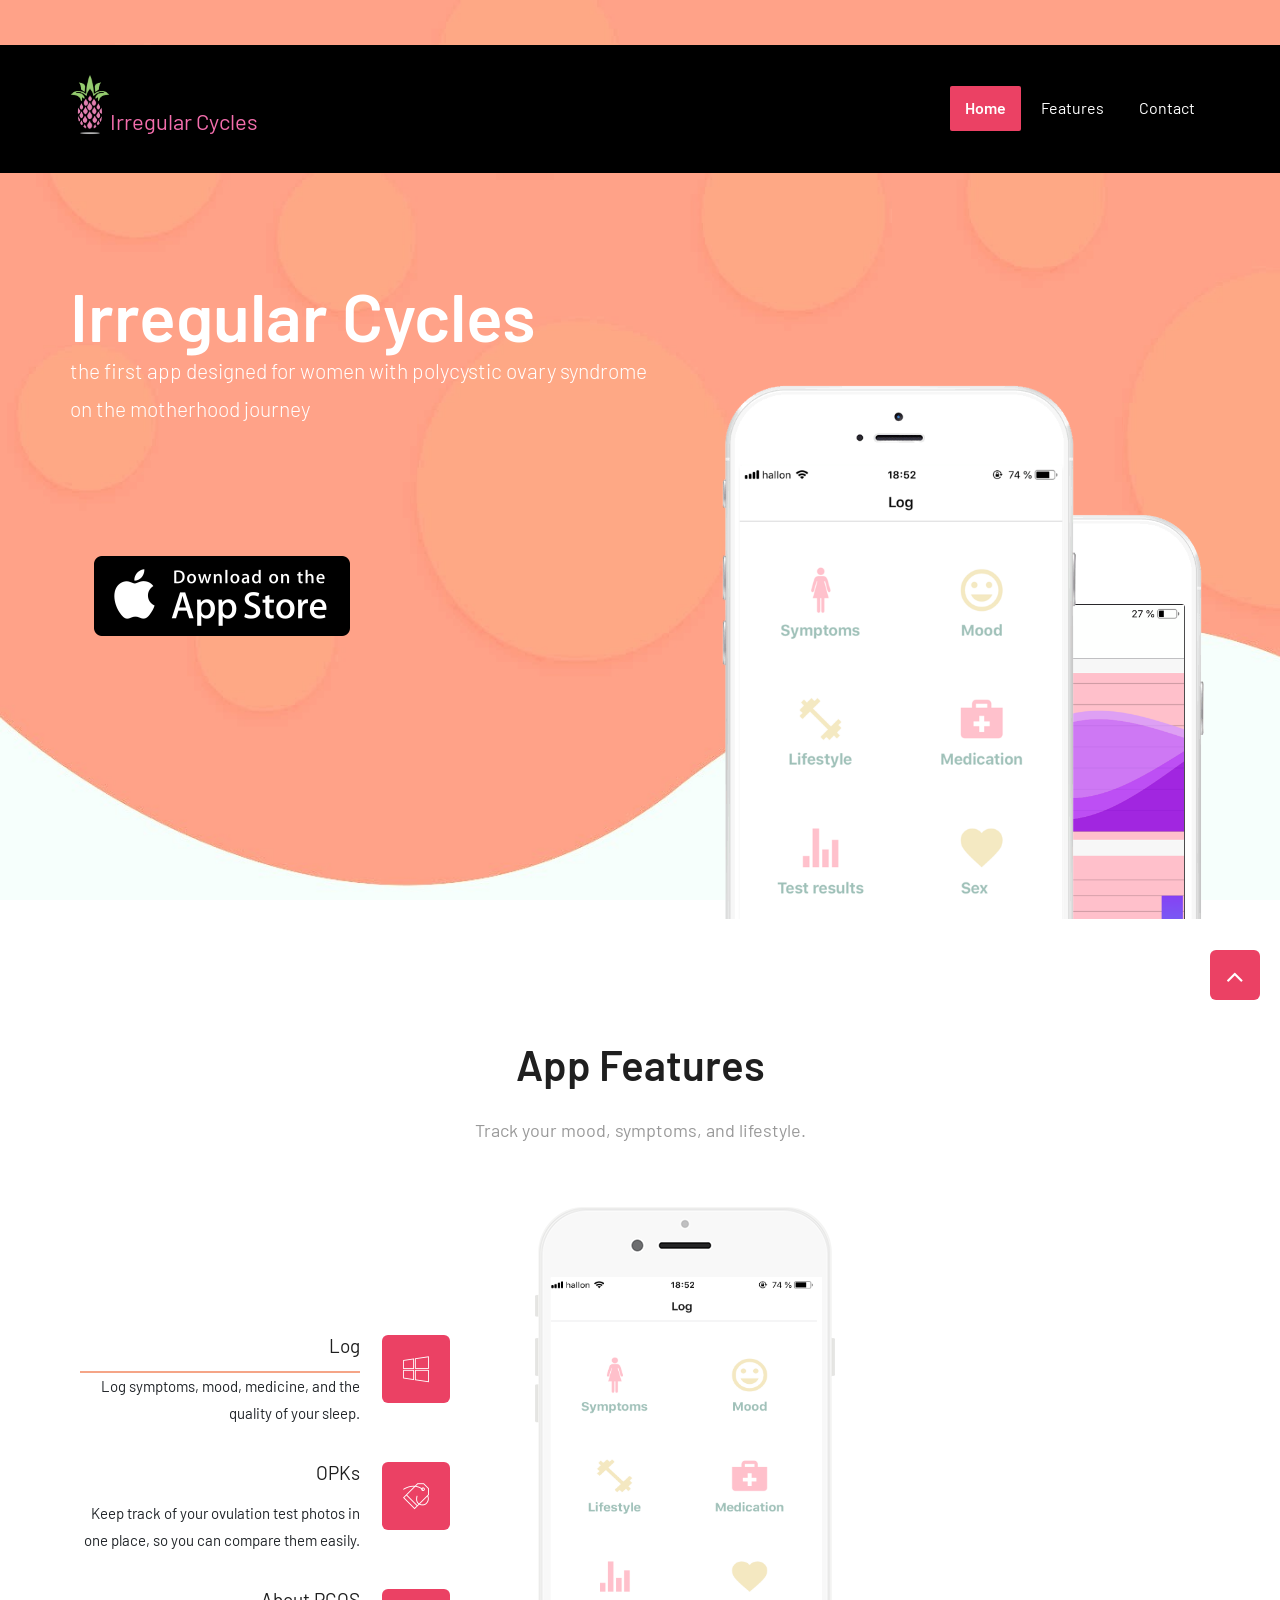
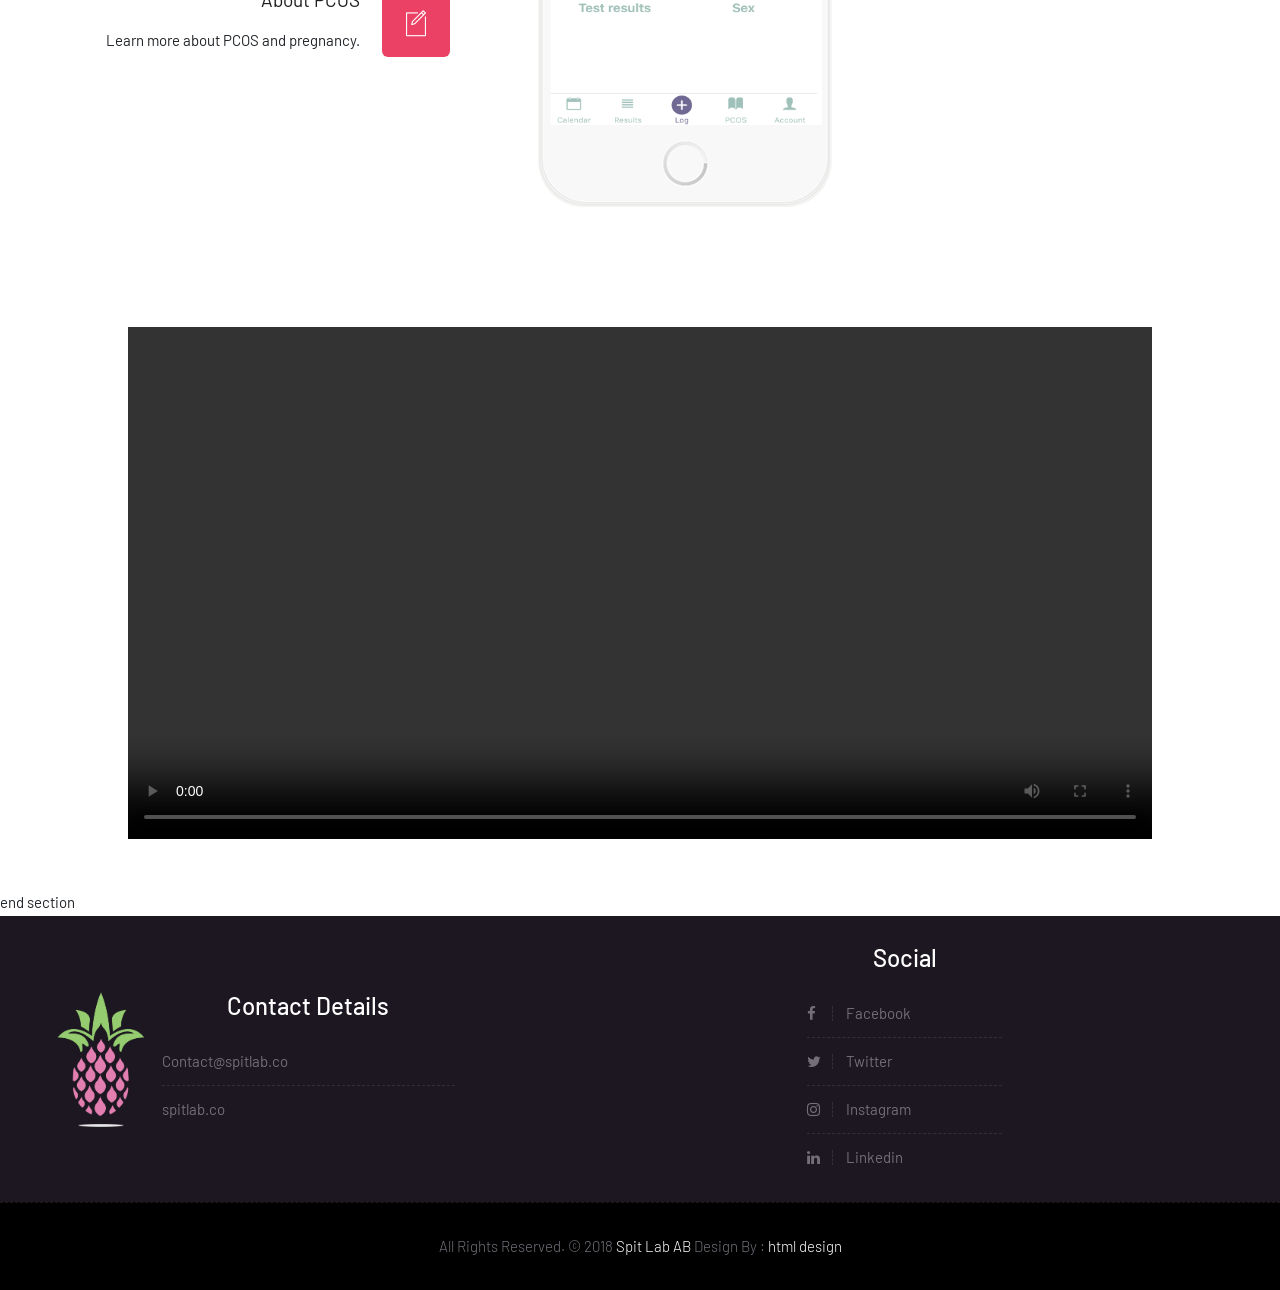
==== commit 410a5d7e: "Add files via upload" ====
--- a/ic.github.com-master/index.html
+++ b/ic.github.com-master/index.html
@@ -171,21 +171,12 @@
         </div><!-- end container -->
     </div><!-- end section -->
               </div>
-
-<div class="how-its-work clearfix">
-  <div align="center"><a class="twitter-timeline" data-width="500" data-height="600" href="https://twitter.com/SpitLabAB?ref_src=twsrc%5Etfw">Tweets by SpitLabAB</a>
-        <script async src="https://platform.twitter.com/widgets.js" charset="utf-8"></script>
-      </div>
-      <span style="text-align: right"></span></div>
-    <!-- end section -->
-<!-- end section -->
-<!-- end section -->
-
-<!-- end section --><!-- end section -->
-
+<div class="videodiv">
+    <video src="videos/ICV.mp4.mp4" autoplay loop controls type="video/mp4"></video>
+</div>
             </div><!-- end row -->
         </div><!-- end container -->
-    </div><!-- end section -->
+    </div>end section
 
 <section class="section nopad cac text-center">
         <a href="#"></a>
--- a/ic.github.com-master/style.css
+++ b/ic.github.com-master/style.css
@@ -2325,3 +2325,12 @@
     -moz-animation: sonarEffect 1.3s ease-out 75ms;
     animation: sonarEffect 1.3s ease-out 75ms;
 }
+.videodiv{
+    display: flex;
+    justify-content: center;
+    margin-bottom: 50px;
+}
+video{
+    border: none;
+    width: 80vw;
+}
